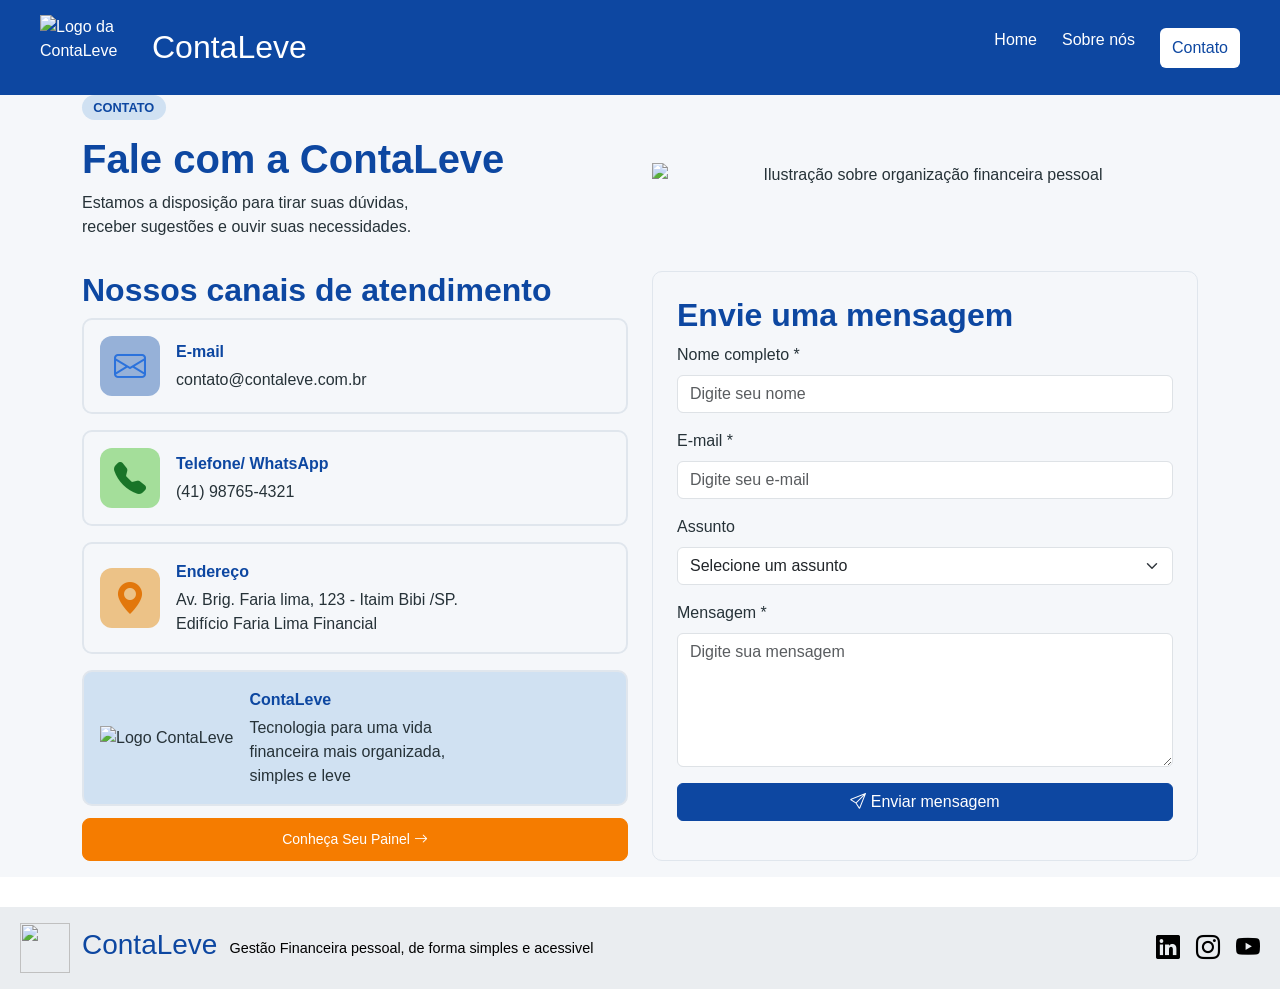
==== contato.html @ d433d1ec "update page Contato" ====
<!doctype html>
<html lang="pt-BR">
  <head>
    <meta charset="UTF-8" />
    <meta name="viewport" content="width=device-width, initial-scale=1.0" />
    <title>ContaLeve | Contato</title>
    <link
      href="https://cdn.jsdelivr.net/npm/bootstrap@5.3.3/dist/css/bootstrap.min.css"
      rel="stylesheet"
    />
    <link rel="stylesheet" href="./css/style.css" />
    <link
      rel="stylesheet"
      href="https://cdn.jsdelivr.net/npm/bootstrap-icons@1.11.3/font/bootstrap-icons.min.css"
    />
  </head>
  <body>
    <header class="header-painel">
      <img
        src="./assets/img/contaleve-barras.png"
        alt="Logo da ContaLeve"
        class="icon-contaleve"
      />
      <h2>ContaLeve</h2>
      <nav>
        <ul>
          <li><a href="index.html">Home</a></li>
          <li><a href="sobre.html">Sobre nós</a></li>
          <li><a href="contato.html" aria-current="page">Contato</a></li>
        </ul>
      </nav>
    </header>
    <main>
      <section class="hero hero-painel hero-sobre container">
        <div class="row align-items-center">
          <div class="col-12 col-md-6">
            <h2 class="h2-hero-subtitulo sobre-badge">Contato</h2>
            <h1 class="h2-hero-titulo">Fale com a ContaLeve</h1>
            <p class="h2-hero-descricao">
              Estamos a disposição para tirar suas dúvidas,<br />
              receber sugestões e ouvir suas necessidades.
            </p>
          </div>
          <div class="col-12 col-md-6 text-center">
            <img
              src="./assets/img/contato-financas.png"
              alt="Ilustração sobre organização financeira pessoal"
              class="hero-imagem"
            />
          </div>
        </div>
      </section>
      <div class="container py-3">
        <div class="contato-sections">
          <section class="contato-canais-section">
            <h2 class="h2-hero-subtitulo-contato">
              Nossos canais de atendimento
            </h2>
            <div class="contato-info-card">
              <i class="bi bi-envelope icone-envelope"></i>
              <div>
                <p class="contato-info-titulo">E-mail</p>
                <p class="h2-hero-descricao mb-0">contato@contaleve.com.br</p>
              </div>
            </div>
            <div class="contato-info-card">
              <i class="bi bi-telephone-fill icone-telephone"></i>
              <div>
                <p class="contato-info-titulo">Telefone/ WhatsApp</p>
                <p class="h2-hero-descricao mb-0">(41) 98765-4321</p>
              </div>
            </div>
            <div class="contato-info-card">
              <i class="bi bi-geo-alt-fill icone-geo"></i>
              <div>
                <p class="contato-info-titulo">Endereço</p>
                <p class="h2-hero-descricao mb-0">
                  Av. Brig. Faria lima, 123 - Itaim Bibi /SP.<br />
                  Edifício Faria Lima Financial
                </p>
              </div>
            </div>
            <div class="contato-info-card contato-info-card-marca">
              <img
                src="./assets/img/contaleve-barras.png"
                alt="Logo ContaLeve"
                class="icone-contaleve"
              />
              <div>
                <p class="contato-info-titulo">ContaLeve</p>
                <p class="h2-hero-descricao mb-0">
                  Tecnologia para uma vida<br />financeira mais organizada,<br />
                  simples e leve
                </p>
              </div>
            </div>
            <button
              class="btn btn-destaque btn-sm painel-btn-adicionar contato-cta-botao w-100"
              onclick="window.location.href = 'painel.html'"
            >
              Conheça Seu Painel <i class="bi bi-arrow-right"></i>
            </button>
          </section>
          <section class="contato-form-section">
            <h2 class="h2-hero-subtitulo-contato">Envie uma mensagem</h2>
            <div class="mb-3">
              <label for="nomeCompleto" class="form-label">
                Nome completo <span aria-hidden="true">*</span>
              </label>
              <input
                type="text"
                class="form-control"
                id="nomeCompleto"
                name="nomeCompleto"
                placeholder="Digite seu nome"
                required
              />
            </div>
            <div class="mb-3">
              <label for="nomeCompleto" class="form-label">
                E-mail <span aria-hidden="true">*</span>
              </label>
              <input
                type="email"
                class="form-control"
                id="email"
                name="email"
                placeholder="Digite seu e-mail"
                required
              />
            </div>
            <div class="mb-3">
              <label for="assunto" class="form-label">Assunto</label>
              <select class="form-select" id="assunto" name="assunto" required>
                <option value="" selected disabled>Selecione um assunto</option>
                <option value="precos-planos">
                  Dúvidas sobre preços e planos
                </option>
                <option value="demonstracao">
                  Solicitar demonstração gratuita
                </option>
                <option value="conhecer-plataforma">
                  Quero conhecer melhor a plataforma
                </option>
                <option value="recursos-funcionalidades">
                  Dúvidas sobre recursos e funcionalidades
                </option>
                <option value="outros">Outros assuntos</option>
              </select>
            </div>
            <div class="mb-3">
              <label for="mensagem" class="form-label">
                Mensagem <span aria-hidden="true">*</span>
              </label>
              <textarea
                class="form-control"
                id="mensagem"
                name="mensagem"
                placeholder="Digite sua mensagem"
                rows="5"
                required
              ></textarea>
            </div>
            <button type="submit" class="btn btn-principal w-100">
              <i class="bi bi-send"></i> Enviar mensagem
            </button>
          </section>
        </div>
      </div>
    </main>
    <footer class="footer-sobre py-3">
      <div class="footer-sobre-identidade">
        <img
          src="./assets/img/contaleve-barras.png"
          alt=""
          class="icone-contaleve-footer"
        />
        <h3>ContaLeve</h3>
        <p>Gestão Financeira pessoal, de forma simples e acessivel</p>
      </div>
      <div class="footer-sobre-redes" aria-label="Redes sociais">
        <i class="bi bi-linkedin" aria-label="LinkedIn"></i>
        <i class="bi bi-instagram" aria-label="Instagram"></i>
        <i class="bi bi-youtube" aria-label="YouTube"></i>
      </div>
    </footer>
  </body>
</html>
---- css/style.css ----
#login {
  width: 300px;
  margin: 0 auto;
  padding: 20px;
  border: 1px solid #ccc;
  border-radius: 5px;
  background-color: #f9f9f9;
}

:root {
  --cor-principal: #0d47a1;
  --cor-secundaria: #2e7d32;
  --cor-destaque: #f57c00;
}

body {
  font-family: Arial, Helvetica, sans-serif;
  margin: 0;
  color: #263238;
}

.logo-contaleve {
  display: block;
  width: 240px;
  height: 65px;
  object-fit: cover;
  object-position: center;
}

header a {
  color: var(--cor-principal);
}

header a:hover {
  color: var(--cor-secundaria);
}

header nav a[aria-current="page"] {
  display: inline-block;
  padding: 8px 12px;
  border-radius: 6px;
  background-color: var(--cor-principal);
  color: #ffffff;
}

main h2 {
  color: var(--cor-principal);
}

header {
  display: flex;
  justify-content: space-between;
  align-items: center;
  padding: 15px 40px;
}

header nav ul {
  display: flex;
  list-style: none;
  gap: 25px;
  margin: 0;
  padding: 0;
}

header a {
  text-decoration: none;
  color: var(--cor-principal);
}

header a:hover {
  color: var(--cor-secundaria);
}

.hero {
  padding-top: 50px;
  padding-bottom: 50px;
}

.hero-inicio {
  padding-top: 20px;
}

.hero-painel {
  padding-bottom: 0;
}

section.hero.hero-sobre {
  padding-top: 0;
}

.painel-resumo {
  padding-top: 0 !important;
  margin-top: -8px;
}

.painel-resumo .recurso-card {
  margin-top: 0;
}

.hero h2 {
  color: var(--cor-principal);
  font-size: 2.2rem;
  margin-bottom: 15px;
}

.hero-imagem {
  display: block;
  max-width: 100%;
  width: 600px;
  height: auto;
  background-color: #f5f7fa;
}
.hero h2.hero-subtitulo {
  color: var(--cor-secundaria);
}

.btn-painel {
  display: inline-flex;
  align-items: center;
  justify-content: center;
  gap: 8px;
  margin-top: 5px;
  padding: 12px 24px;
  background-color: var(--cor-destaque);
  color: #ffffff;
  text-decoration: none;
  border-radius: 6px;
}

.icone-botao {
  width: 20px;
  height: 20px;
  object-fit: contain;
}

.btn-painel:hover {
  background-color: var(--cor-secundaria);
  color: #ffffff;
}

.recurso-card {
  margin-top: 10px;
  border: 1.5px solid #e0e6ed;
  border-radius: 10px;
  transition: transform 0.2s ease;
}

.titulo-recursos {
  font-weight: 800;
}

.receitas-card {
  background-color: #e8f5e9;
}

.despesas-card {
  background-color: #ffebee;
}

.saldo-card {
  background-color: #d0e1f2;
}

.recurso-card:hover {
  transform: translateY(-5px);
}

.icone-recurso {
  flex: 0 0 60px;
  width: 100px;
  height: 100px;
  object-fit: contain;
  margin: 0;
}

.recursos-inicio .icone-recurso {
  flex-basis: 88px;
  width: 88px;
  height: 88px;
}

.painel-resumo .icone-recurso {
  flex: 0 0 76px;
  width: 76px;
  height: 76px;
}

.painel-btn-receita {
  padding: 0.55rem 1.1rem;
}

.painel-btn-adicionar {
  padding: 0.65rem 1.2rem;
  border-radius: 8px;
}

.painel-btn-despesa {
  padding: 0.55rem 1.1rem;
}

.painel-h3-despesas {
  color: red;
  font-weight: 600;
}

.painel-h3-receitas {
  color: green;
  font-weight: 600;
}

.painel-h3-saldo {
  color: blue;
  font-weight: 600;
}

.painel-p-titulo {
  font-size: 1.3rem;
  font-weight: 800;
  margin-bottom: 4px;
}

.recurso-conteudo {
  flex: 1;
  min-width: 0;
}

.recurso-conteudo .card-title {
  color: var(--cor-principal);
  font-size: 1.3rem;
  margin-bottom: 8px;
}

.recurso-conteudo .card-text {
  font-size: 1rem;
  margin-bottom: 0;
}

footer {
  background-color: var(--cor-principal);
  color: #ffffff;
  text-align: center;
  padding: 20px;
  margin-top: 30px;
}

footer p {
  margin: 0;
  font-size: 0.9rem;
}

.footer-sobre {
  background-color: #eaedf0;
  display: flex;
  justify-content: space-between;
  align-items: center;
  gap: 1rem;
  text-align: left;
}

.footer-sobre-identidade,
.footer-sobre-redes {
  display: flex;
  align-items: center;
}

.footer-sobre-identidade {
  gap: 12px;
}

.footer-sobre-redes {
  gap: 1rem;
  color: #000000;
  font-size: 1.5rem;
}

.footer-sobre h3 {
  color: var(--cor-principal);
}

.footer-sobre p {
  color: black;
}

.footer-sobre > .footer-copyright {
  margin-left: auto;
  text-align: right;
}

.icone-contaleve-footer {
  width: 50px;
  height: 50px;
  object-fit: contain;
}

@media (max-width: 767.98px) {
  .footer-sobre {
    flex-direction: column;
    align-items: stretch;
  }

  .footer-sobre-pagina {
    flex-direction: row;
    align-items: center;
  }

  .footer-sobre-identidade {
    flex-wrap: wrap;
  }

  .footer-sobre-redes {
    align-self: flex-end;
  }

  .footer-sobre > .footer-copyright {
    align-self: flex-end;
  }

  .footer-sobre-pagina .footer-sobre-identidade {
    flex-wrap: nowrap;
    gap: 0.5rem;
  }

  .footer-sobre-pagina > .footer-copyright {
    max-width: 45%;
    align-self: center;
  }
}

main {
  background-color: #f5f7fa;
}

.hero .hero-subtitulo {
  color: var(--cor-secundaria);
  font-size: 1.2rem;
  font-weight: 700;
  text-transform: uppercase;
  letter-spacing: 1px;
  margin-bottom: 12px;
}

.h2-hero-subtitulo {
  font-weight: 800;
}

.h2-hero-subtitulo-contato {
  font-weight: 600;
}

.hero .sobre-badge {
  display: inline-block;
  padding: 0.3rem 0.7rem;
  border-radius: 999px;
  background-color: #d0e1f2;
  color: var(--cor-principal);
  font-size: 0.8rem;
  text-transform: uppercase;
}

.h2-hero-titulo {
  font-weight: 600;
  color: var(--cor-principal);
}

.hero .hero-titulo {
  color: var(--cor-principal);
  font-size: clamp(2rem, 4vw, 3rem);
  font-weight: 700;
  text-transform: none;
  line-height: 1;
  margin-bottom: 20px;
}

.hero .hero-descricao {
  color: #263238;
  font-size: 1.2rem;
  line-height: 1.5;
  margin-bottom: 20px;
}

.icon-contaleve {
  display: block;
  width: 100px;
  height: 65px;
  object-fit: cover;
  object-position: center;
}

.header-painel {
  background-color: var(--cor-principal);
  color: #ffffff;
  display: flex;
  justify-content: flex-start;
  align-items: center;
  gap: 12px;
  padding: 15px 40px;
  margin-top: 0;
}

.header-painel h2 {
  margin: 0;
}

.header-painel nav a {
  color: #ffffff;
}

.header-painel nav a[aria-current="page"] {
  padding: 8px 12px;
  border-radius: 6px;
  background-color: #ffffff;
  color: var(--cor-principal);
}

.header-painel nav a:hover {
  color: #d0e1f2;
}

.header-painel nav a[aria-current="page"]:hover {
  border-radius: 6px;
  background-color: #ffffff;
  color: var(--cor-principal);
}

.header-painel nav {
  margin-left: auto;
}

.header-painel nav ul {
  justify-content: flex-end;
}

.header-painel .painel-btn-perfil {
  margin-left: 12px;
}

.painel-btn-perfil {
  margin-left: auto;
  color: #ffffff;
  border-color: #ffffff;
}

.painel-btn-mes {
  width: 160px;
  flex: 1 1 auto;
  color: #ffffff;
  background-color: var(--cor-principal);
  border: 1px solid #88b9f9;
}

.painel-mes-grupo {
  width: 220px;
  margin-left: auto;
}

.painel-mes-icone {
  color: #ffffff;
  background-color: var(--cor-principal);
  border-color: #88b9f9;
}

.btn-destaque {
  background-color: var(--cor-destaque);
  border-color: var(--cor-destaque);
  color: #ffffff;
}

.btn-principal {
  background-color: var(--cor-principal);
  border-color: var(--cor-principal);
  color: #ffffff;
}

.btn-principal:hover {
  background-color: #0a3a85;
  border-color: #0a3a85;
  color: #ffffff;
}

.contato-cta-botao {
  margin-top: 0.75rem;
}

.btn-destaque:hover {
  background-color: var(--cor-destaque);
  border-color: var(--cor-destaque);
  color: #ffffff;
  filter: brightness(0.9);
}

.painel-form-lancamento {
  display: grid;
  grid-template-columns:
    minmax(120px, 1fr) minmax(120px, 1fr) minmax(220px, 1.6fr)
    minmax(120px, 0.9fr) minmax(140px, 1.2fr);
  align-items: end;
  gap: 0.75rem;
  border-radius: 10px;
}

.painel-form-lancamento > button {
  width: 100%;
}

.painel-form-lancamento .form-control {
  width: 100%;
}

.painel-form-lancamento > button,
.painel-form-lancamento .form-control {
  height: 42px;
}

@media (max-width: 767.98px) {
  .painel-form-lancamento {
    grid-template-columns: repeat(2, minmax(0, 1fr));
  }

  .painel-form-lancamento .campo-descricao {
    grid-column: 1 / -1;
  }
}

.icone-proposito {
  width: 70px;
  height: 70px;
  object-fit: contain;
}

.proposito-card {
  background-color: #d0e1f2;
  border-radius: 10px;
}

.pronto-card {
  background-color: var(--cor-principal);
  border-radius: 10px;
}

.pronto-card .h2-hero-subtitulo {
  color: #ffffff;
  font-weight: 600;
  font-size: 1.8rem;
}

.pronto-card .h2-hero-descricao {
  color: #ffffff;
  font-weight: 500;
  font-size: 1rem;
}

.icone-pronto {
  color: #cde1ee;
  font-size: 1.75rem;
}

.icone-beneficio {
  color: #0c428e;
  font-size: 2rem;
  background-color: #cde1ee;
  width: 60px;
  height: 60px;
  border-radius: 50%;
  display: inline-flex;
  align-items: center;
  justify-content: center;
}

.icone-organizacao {
  color: #e47e1d;
  font-size: 2rem;
  background-color: #e9bea4;
  width: 60px;
  height: 60px;
  border-radius: 50%;
  display: inline-flex;
  align-items: center;
  justify-content: center;
}

.icone-clareza {
  color: #2d7f3f;
  font-size: 2rem;
  background-color: #baeca9;
  width: 60px;
  height: 60px;
  border-radius: 50%;
  display: inline-flex;
  align-items: center;
  justify-content: center;
}

.sobre-h3-descricao {
  font-size: 0.9rem;
  font-weight: 400;
  margin-bottom: 8px;
}
.sobre-p-titulo {
  color: var(--cor-principal);
  font-size: 1.4rem;
  font-weight: 800;
  margin-bottom: 4px;
}

.icone-cuidar {
  color: #ffffff;
  font-size: 2rem;
  background-color: #baeca9;
  width: 60px;
  height: 60px;
  border-radius: 50%;
  display: inline-flex;
  align-items: center;
  justify-content: center;
}

.icone-envelope {
  color: #2b72dc;
  font-size: 2rem;
  background-color: #96b1d8;
  width: 60px;
  height: 60px;
  border-radius: 12px;
  display: inline-flex;
  align-items: center;
  justify-content: center;
}

.icone-telephone {
  color: #197428;
  font-size: 2rem;
  background-color: #a4de9a;
  width: 60px;
  height: 60px;
  border-radius: 12px;
  display: inline-flex;
  align-items: center;
  justify-content: center;
}

.icone-geo {
  color: #e2770c;
  font-size: 2rem;
  background-color: #ecc287;
  width: 60px;
  height: 60px;
  border-radius: 12px;
  display: inline-flex;
  align-items: center;
  justify-content: center;
}

.contato-info-card {
  display: flex;
  align-items: center;
  gap: 1rem;
  padding: 1rem;
  border: 2px solid #e0e6ed;
  border-radius: 10px;
}

.contato-info-card + .contato-info-card {
  margin-top: 1rem;
}

.contato-info-card-marca {
  background-color: #d0e1f2;
}

.contato-sections {
  display: grid;
  grid-template-columns: repeat(2, minmax(0, 1fr));
  gap: 1.5rem;
}

.contato-form-section {
  padding: 1.5rem;
  border: 1px solid #e0e6ed;
  border-radius: 10px;
}

@media (max-width: 767.98px) {
  .contato-sections {
    grid-template-columns: 1fr;
  }
}

.contato-info-titulo {
  margin-bottom: 0.25rem;
  color: var(--cor-principal);
  font-weight: 700;
}
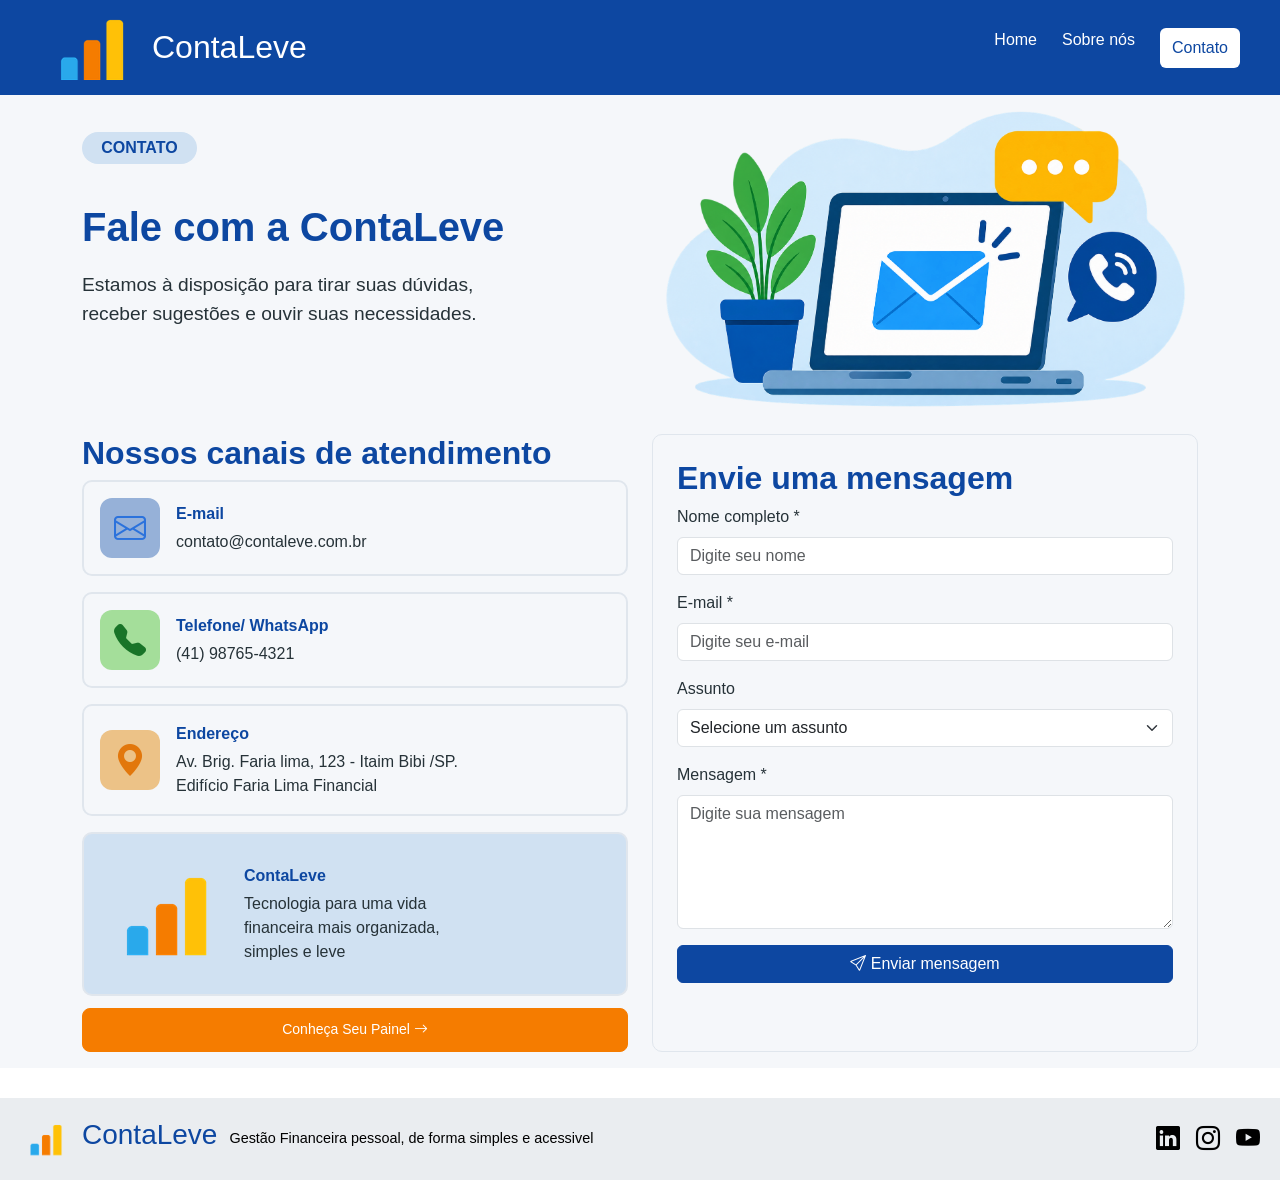
==== commit 0ef98977: "change files" ====
--- a/contato.html
+++ b/contato.html
@@ -31,13 +31,13 @@
       </nav>
     </header>
     <main>
-      <section class="hero hero-painel hero-sobre container">
+      <section class="hero hero-painel hero-sobre hero-contato container">
         <div class="row align-items-center">
           <div class="col-12 col-md-6">
             <h2 class="h2-hero-subtitulo sobre-badge">Contato</h2>
             <h1 class="h2-hero-titulo">Fale com a ContaLeve</h1>
             <p class="h2-hero-descricao">
-              Estamos a disposição para tirar suas dúvidas,<br />
+              Estamos à disposição para tirar suas dúvidas,<br />
               receber sugestões e ouvir suas necessidades.
             </p>
           </div>
@@ -117,7 +117,7 @@
               />
             </div>
             <div class="mb-3">
-              <label for="nomeCompleto" class="form-label">
+              <label for="email" class="form-label">
                 E-mail <span aria-hidden="true">*</span>
               </label>
               <input
@@ -168,8 +168,8 @@
         </div>
       </div>
     </main>
-    <footer class="footer-sobre py-3">
-      <div class="footer-sobre-identidade">
+    <footer class="footer-pagina footer-contato py-3">
+      <div class="footer-pagina-identidade">
         <img
           src="./assets/img/contaleve-barras.png"
           alt=""
@@ -178,7 +178,7 @@
         <h3>ContaLeve</h3>
         <p>Gestão Financeira pessoal, de forma simples e acessivel</p>
       </div>
-      <div class="footer-sobre-redes" aria-label="Redes sociais">
+      <div class="footer-pagina-redes" aria-label="Redes sociais">
         <i class="bi bi-linkedin" aria-label="LinkedIn"></i>
         <i class="bi bi-instagram" aria-label="Instagram"></i>
         <i class="bi bi-youtube" aria-label="YouTube"></i>
--- a/css/style.css
+++ b/css/style.css
@@ -1,11 +1,11 @@
-#login {
+/* #login {
   width: 300px;
   margin: 0 auto;
   padding: 20px;
   border: 1px solid #ccc;
   border-radius: 5px;
   background-color: #f9f9f9;
-}
+} */
 
 :root {
   --cor-principal: #0d47a1;
@@ -213,6 +213,10 @@
   font-weight: 600;
 }
 
+.titulo-lancamento {
+  color: var(--cor-principal);
+}
+
 .painel-p-titulo {
   font-size: 1.3rem;
   font-weight: 800;
@@ -248,31 +252,59 @@
   font-size: 0.9rem;
 }
 
+/* Layout base, compartilhado por todos os rodapés (sem cor de fundo). */
+.footer-pagina {
+  display: flex;
+  justify-content: space-between;
+  align-items: center;
+  gap: 1rem;
+}
+
+/* Cores de fundo por página. */
+.footer-home {
+  background-color: var(--cor-principal);
+}
+
 .footer-sobre {
   background-color: #eaedf0;
+}
+
+.footer-contato {
+  background-color: #eaedf0;
+}
+
+/* Blocos internos reutilizados por todos os rodapés. */
+.footer-pagina-identidade {
   display: flex;
-  justify-content: space-between;
-  align-items: center;
-  gap: 1rem;
+  justify-content: flex-start;
+  align-items: center;
+  gap: 12px;
   text-align: left;
 }
 
-.footer-sobre-identidade,
-.footer-sobre-redes {
+.footer-pagina-redes {
   display: flex;
   align-items: center;
-}
-
-.footer-sobre-identidade {
-  gap: 12px;
-}
-
-.footer-sobre-redes {
   gap: 1rem;
   color: #000000;
   font-size: 1.5rem;
 }
 
+.footer-pagina > .footer-copyright {
+  margin-left: auto;
+  text-align: right;
+}
+
+/* Home: título e copyright brancos. */
+.footer-home .footer-titulo {
+  color: #ffffff;
+}
+
+.footer-home > .footer-copyright {
+  color: #ffffff;
+}
+
+/* Sobre: título na cor principal e textos em preto. */
 .footer-sobre h3 {
   color: var(--cor-principal);
 }
@@ -281,46 +313,51 @@
   color: black;
 }
 
-.footer-sobre > .footer-copyright {
-  margin-left: auto;
-  text-align: right;
+/* Contato: título na cor principal e textos em preto. */
+.footer-contato h3 {
+  color: var(--cor-principal);
+}
+
+.footer-contato p {
+  color: black;
 }
 
 .icone-contaleve-footer {
   width: 50px;
   height: 50px;
   object-fit: contain;
+  background-color: transparent
 }
 
 @media (max-width: 767.98px) {
-  .footer-sobre {
+  .footer-pagina {
     flex-direction: column;
     align-items: stretch;
   }
 
-  .footer-sobre-pagina {
+  .footer-home {
     flex-direction: row;
     align-items: center;
   }
 
-  .footer-sobre-identidade {
+  .footer-pagina-identidade {
     flex-wrap: wrap;
   }
 
-  .footer-sobre-redes {
+  .footer-pagina-redes {
     align-self: flex-end;
   }
 
-  .footer-sobre > .footer-copyright {
+  .footer-pagina > .footer-copyright {
     align-self: flex-end;
   }
 
-  .footer-sobre-pagina .footer-sobre-identidade {
+  .footer-home .footer-pagina-identidade {
     flex-wrap: nowrap;
     gap: 0.5rem;
   }
 
-  .footer-sobre-pagina > .footer-copyright {
+  .footer-home > .footer-copyright {
     max-width: 45%;
     align-self: center;
   }
@@ -349,17 +386,32 @@
 
 .hero .sobre-badge {
   display: inline-block;
-  padding: 0.3rem 0.7rem;
+  position: relative;
+  top: -16px;
+  padding: 0.4rem 1.2rem;
   border-radius: 999px;
   background-color: #d0e1f2;
   color: var(--cor-principal);
-  font-size: 0.8rem;
+  font-size: 1rem;
   text-transform: uppercase;
+}
+
+.hero-contato .sobre-badge {
+  top: -36px;
+}
+
+.hero-contato .h2-hero-titulo {
+  position: relative;
+  top: -12px;
 }
 
 .h2-hero-titulo {
   font-weight: 600;
   color: var(--cor-principal);
+}
+
+.hero .h2-hero-descricao {
+  font-size: 1.2rem;
 }
 
 .hero .hero-titulo {
@@ -443,20 +495,23 @@
 .painel-btn-mes {
   width: 160px;
   flex: 1 1 auto;
-  color: #ffffff;
-  background-color: var(--cor-principal);
-  border: 1px solid #88b9f9;
+  color: black;
+  background-color: transparent;
+  border: 0;
 }
 
 .painel-mes-grupo {
   width: 220px;
   margin-left: auto;
+  border: 1px solid #88b9f9;
+  border-radius: 8px;
+  overflow: hidden;
 }
 
 .painel-mes-icone {
-  color: #ffffff;
-  background-color: var(--cor-principal);
-  border-color: #88b9f9;
+  color: #000000;
+  background-color: transparent;
+  border: 0;
 }
 
 .btn-destaque {
@@ -525,11 +580,21 @@
   width: 70px;
   height: 70px;
   object-fit: contain;
+  margin-left: 20px;
+  margin-bottom: 15px;
 }
 
 .proposito-card {
   background-color: #d0e1f2;
   border-radius: 10px;
+}
+
+@media (min-width: 768px) {
+  .proposito-conteudo {
+    border-left: 3px solid #a9bdd6;
+    padding-left: 1.5rem;
+    margin-left: -32px;
+  }
 }
 
 .pronto-card {
@@ -690,3 +755,4 @@
   color: var(--cor-principal);
   font-weight: 700;
 }
+
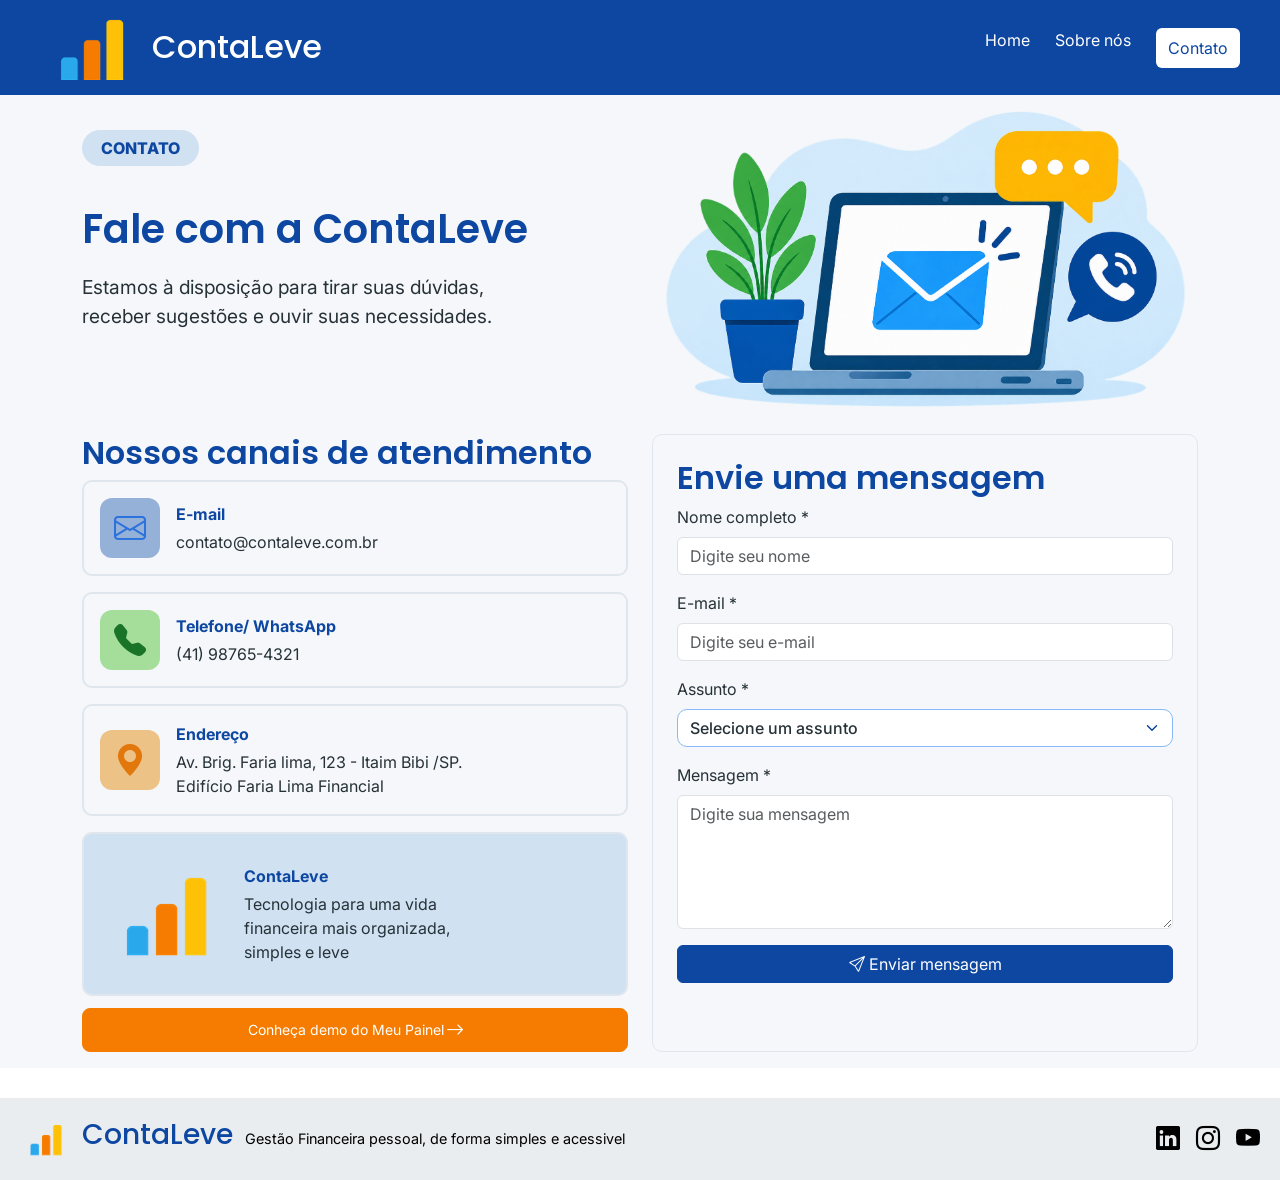
==== commit 109f6722: "update files" ====
--- a/contato.html
+++ b/contato.html
@@ -4,11 +4,18 @@
     <meta charset="UTF-8" />
     <meta name="viewport" content="width=device-width, initial-scale=1.0" />
     <title>ContaLeve | Contato</title>
+    <link rel="preconnect" href="https://fonts.googleapis.com" />
+    <link rel="preconnect" href="https://fonts.gstatic.com" crossorigin />
+    <link
+      href="https://fonts.googleapis.com/css2?family=Poppins:wght@400;600;700;800&amp;family=Inter:wght@400;500;600;700&amp;display=swap"
+      rel="stylesheet"
+    />
     <link
       href="https://cdn.jsdelivr.net/npm/bootstrap@5.3.3/dist/css/bootstrap.min.css"
       rel="stylesheet"
     />
     <link rel="stylesheet" href="./css/style.css" />
+    <script src="./js/app.js" defer></script>
     <link
       rel="stylesheet"
       href="https://cdn.jsdelivr.net/npm/bootstrap-icons@1.11.3/font/bootstrap-icons.min.css"
@@ -34,7 +41,7 @@
       <section class="hero hero-painel hero-sobre hero-contato container">
         <div class="row align-items-center">
           <div class="col-12 col-md-6">
-            <h2 class="h2-hero-subtitulo sobre-badge">Contato</h2>
+            <p class="h2-hero-subtitulo sobre-badge">Contato</p>
             <h1 class="h2-hero-titulo">Fale com a ContaLeve</h1>
             <p class="h2-hero-descricao">
               Estamos à disposição para tirar suas dúvidas,<br />
@@ -94,76 +101,83 @@
                 </p>
               </div>
             </div>
-            <button
+            <a
+              href="painel.html"
               class="btn btn-destaque btn-sm painel-btn-adicionar contato-cta-botao w-100"
-              onclick="window.location.href = 'painel.html'"
             >
-              Conheça Seu Painel <i class="bi bi-arrow-right"></i>
-            </button>
+              Conheça demo do Meu Painel <i class="bi bi-arrow-right"></i>
+            </a>
           </section>
           <section class="contato-form-section">
             <h2 class="h2-hero-subtitulo-contato">Envie uma mensagem</h2>
-            <div class="mb-3">
-              <label for="nomeCompleto" class="form-label">
-                Nome completo <span aria-hidden="true">*</span>
-              </label>
-              <input
-                type="text"
-                class="form-control"
-                id="nomeCompleto"
-                name="nomeCompleto"
-                placeholder="Digite seu nome"
-                required
-              />
-            </div>
-            <div class="mb-3">
-              <label for="email" class="form-label">
-                E-mail <span aria-hidden="true">*</span>
-              </label>
-              <input
-                type="email"
-                class="form-control"
-                id="email"
-                name="email"
-                placeholder="Digite seu e-mail"
-                required
-              />
-            </div>
-            <div class="mb-3">
-              <label for="assunto" class="form-label">Assunto</label>
-              <select class="form-select" id="assunto" name="assunto" required>
-                <option value="" selected disabled>Selecione um assunto</option>
-                <option value="precos-planos">
-                  Dúvidas sobre preços e planos
-                </option>
-                <option value="demonstracao">
-                  Solicitar demonstração gratuita
-                </option>
-                <option value="conhecer-plataforma">
-                  Quero conhecer melhor a plataforma
-                </option>
-                <option value="recursos-funcionalidades">
-                  Dúvidas sobre recursos e funcionalidades
-                </option>
-                <option value="outros">Outros assuntos</option>
-              </select>
-            </div>
-            <div class="mb-3">
-              <label for="mensagem" class="form-label">
-                Mensagem <span aria-hidden="true">*</span>
-              </label>
-              <textarea
-                class="form-control"
-                id="mensagem"
-                name="mensagem"
-                placeholder="Digite sua mensagem"
-                rows="5"
-                required
-              ></textarea>
-            </div>
-            <button type="submit" class="btn btn-principal w-100">
-              <i class="bi bi-send"></i> Enviar mensagem
-            </button>
+            <form id="contato-form">
+              <div class="mb-3">
+                <label for="nomeCompleto" class="form-label">
+                  Nome completo <span aria-hidden="true">*</span>
+                </label>
+                <input
+                  type="text"
+                  class="form-control"
+                  id="nomeCompleto"
+                  name="nomeCompleto"
+                  placeholder="Digite seu nome"
+                  required
+                />
+              </div>
+              <div class="mb-3">
+                <label for="email" class="form-label">
+                  E-mail <span aria-hidden="true">*</span>
+                </label>
+                <input
+                  type="email"
+                  class="form-control"
+                  id="email"
+                  name="email"
+                  placeholder="Digite seu e-mail"
+                  required
+                />
+              </div>
+              <div class="mb-3">
+                <label for="assunto" class="form-label">
+                  Assunto <span aria-hidden="true">*</span>
+                </label>
+                <select
+                  class="form-select contato-select"
+                  id="assunto"
+                  name="assunto"
+                  required
+                >
+                  <option value="" selected disabled>Selecione um assunto</option>
+                  <option value="precos-planos">Dúvidas sobre preços e planos</option>
+                  <option value="demonstracao">Solicitar demonstração gratuita</option>
+                  <option value="conhecer-plataforma">Quero conhecer melhor a plataforma</option>
+                  <option value="recursos-funcionalidades">Dúvidas sobre recursos e funcionalidades</option>
+                  <option value="outros">Outros assuntos</option>
+                </select>
+              </div>
+              <div class="mb-3">
+                <label for="mensagem" class="form-label">
+                  Mensagem <span aria-hidden="true">*</span>
+                </label>
+                <textarea
+                  class="form-control"
+                  id="mensagem"
+                  name="mensagem"
+                  placeholder="Digite sua mensagem"
+                  rows="5"
+                  required
+                ></textarea>
+              </div>
+              <button type="submit" class="btn btn-principal w-100">
+                <i class="bi bi-send"></i> Enviar mensagem
+              </button>
+              <div
+                id="contato-feedback"
+                class="alert d-none mt-3"
+                role="status"
+                aria-live="polite"
+              ></div>
+            </form>
           </section>
         </div>
       </div>
--- a/css/style.css
+++ b/css/style.css
@@ -1,22 +1,67 @@
-/* #login {
-  width: 300px;
-  margin: 0 auto;
-  padding: 20px;
-  border: 1px solid #ccc;
-  border-radius: 5px;
-  background-color: #f9f9f9;
-} */
-
 :root {
   --cor-principal: #0d47a1;
   --cor-secundaria: #2e7d32;
   --cor-destaque: #f57c00;
+  --fonte-titulo: "Poppins", "Segoe UI", Arial, sans-serif;
+  --fonte-texto: "Inter", "Segoe UI", Arial, sans-serif;
 }
 
 body {
-  font-family: Arial, Helvetica, sans-serif;
+  font-family: var(--fonte-texto);
   margin: 0;
   color: #263238;
+}
+
+h1,
+h2,
+h3,
+h4,
+h5,
+h6,
+.h2-hero-titulo,
+.painel-p-titulo,
+.sobre-p-titulo {
+  font-family: var(--fonte-titulo);
+}
+
+main {
+  background-color: #f5f7fa;
+}
+
+main h2 {
+  color: var(--cor-principal);
+}
+
+header {
+  display: flex;
+  justify-content: space-between;
+  align-items: center;
+  padding: 15px 40px;
+}
+
+header nav ul {
+  display: flex;
+  list-style: none;
+  gap: 25px;
+  margin: 0;
+  padding: 0;
+}
+
+header a {
+  text-decoration: none;
+  color: var(--cor-principal);
+}
+
+header a:hover {
+  color: var(--cor-secundaria);
+}
+
+header nav a[aria-current="page"] {
+  display: inline-block;
+  padding: 8px 12px;
+  border-radius: 6px;
+  background-color: var(--cor-principal);
+  color: #ffffff;
 }
 
 .logo-contaleve {
@@ -27,48 +72,88 @@
   object-position: center;
 }
 
-header a {
-  color: var(--cor-principal);
-}
-
-header a:hover {
-  color: var(--cor-secundaria);
-}
-
-header nav a[aria-current="page"] {
-  display: inline-block;
+.icon-contaleve {
+  display: block;
+  width: 100px;
+  height: 65px;
+  object-fit: cover;
+  object-position: center;
+}
+
+.header-painel {
+  background-color: var(--cor-principal);
+  color: #ffffff;
+  display: flex;
+  justify-content: flex-start;
+  align-items: center;
+  gap: 12px;
+  padding: 15px 40px;
+  margin-top: 0;
+}
+
+.header-painel h2 {
+  margin: 0;
+}
+
+.header-painel nav {
+  margin-left: auto;
+}
+
+.header-painel nav ul {
+  justify-content: flex-end;
+}
+
+.header-painel nav a {
+  color: #ffffff;
+}
+
+.header-painel nav a[aria-current="page"] {
   padding: 8px 12px;
   border-radius: 6px;
-  background-color: var(--cor-principal);
-  color: #ffffff;
-}
-
-main h2 {
-  color: var(--cor-principal);
-}
-
-header {
-  display: flex;
-  justify-content: space-between;
-  align-items: center;
-  padding: 15px 40px;
-}
-
-header nav ul {
-  display: flex;
-  list-style: none;
-  gap: 25px;
-  margin: 0;
-  padding: 0;
-}
-
-header a {
-  text-decoration: none;
-  color: var(--cor-principal);
-}
-
-header a:hover {
-  color: var(--cor-secundaria);
+  background-color: #ffffff;
+  color: var(--cor-principal);
+}
+
+.header-painel nav a:hover {
+  color: #d0e1f2;
+}
+
+.header-painel nav a[aria-current="page"]:hover {
+  border-radius: 6px;
+  background-color: #ffffff;
+  color: var(--cor-principal);
+}
+
+.painel-btn-perfil {
+  margin-left: auto;
+  color: #ffffff;
+  border-color: #ffffff;
+}
+
+.header-painel .painel-btn-perfil {
+  margin-left: 12px;
+}
+
+.painel-btn-mes {
+  width: 160px;
+  flex: 1 1 auto;
+  color: black;
+  background-color: transparent;
+  border: 0;
+}
+
+.painel-mes-grupo {
+  width: 220px;
+  margin-left: auto;
+  border: 1px solid #88b9f9;
+  border-radius: 8px;
+  overflow: hidden;
+}
+
+.painel-mes-icone {
+  color: #000000;
+  background-color: transparent;
+  border: 0;
 }
 
 .hero {
@@ -88,283 +173,10 @@
   padding-top: 0;
 }
 
-.painel-resumo {
-  padding-top: 0 !important;
-  margin-top: -8px;
-}
-
-.painel-resumo .recurso-card {
-  margin-top: 0;
-}
-
-.hero h2 {
+.hero .h2-hero-subtitulo {
   color: var(--cor-principal);
   font-size: 2.2rem;
   margin-bottom: 15px;
-}
-
-.hero-imagem {
-  display: block;
-  max-width: 100%;
-  width: 600px;
-  height: auto;
-  background-color: #f5f7fa;
-}
-.hero h2.hero-subtitulo {
-  color: var(--cor-secundaria);
-}
-
-.btn-painel {
-  display: inline-flex;
-  align-items: center;
-  justify-content: center;
-  gap: 8px;
-  margin-top: 5px;
-  padding: 12px 24px;
-  background-color: var(--cor-destaque);
-  color: #ffffff;
-  text-decoration: none;
-  border-radius: 6px;
-}
-
-.icone-botao {
-  width: 20px;
-  height: 20px;
-  object-fit: contain;
-}
-
-.btn-painel:hover {
-  background-color: var(--cor-secundaria);
-  color: #ffffff;
-}
-
-.recurso-card {
-  margin-top: 10px;
-  border: 1.5px solid #e0e6ed;
-  border-radius: 10px;
-  transition: transform 0.2s ease;
-}
-
-.titulo-recursos {
-  font-weight: 800;
-}
-
-.receitas-card {
-  background-color: #e8f5e9;
-}
-
-.despesas-card {
-  background-color: #ffebee;
-}
-
-.saldo-card {
-  background-color: #d0e1f2;
-}
-
-.recurso-card:hover {
-  transform: translateY(-5px);
-}
-
-.icone-recurso {
-  flex: 0 0 60px;
-  width: 100px;
-  height: 100px;
-  object-fit: contain;
-  margin: 0;
-}
-
-.recursos-inicio .icone-recurso {
-  flex-basis: 88px;
-  width: 88px;
-  height: 88px;
-}
-
-.painel-resumo .icone-recurso {
-  flex: 0 0 76px;
-  width: 76px;
-  height: 76px;
-}
-
-.painel-btn-receita {
-  padding: 0.55rem 1.1rem;
-}
-
-.painel-btn-adicionar {
-  padding: 0.65rem 1.2rem;
-  border-radius: 8px;
-}
-
-.painel-btn-despesa {
-  padding: 0.55rem 1.1rem;
-}
-
-.painel-h3-despesas {
-  color: red;
-  font-weight: 600;
-}
-
-.painel-h3-receitas {
-  color: green;
-  font-weight: 600;
-}
-
-.painel-h3-saldo {
-  color: blue;
-  font-weight: 600;
-}
-
-.titulo-lancamento {
-  color: var(--cor-principal);
-}
-
-.painel-p-titulo {
-  font-size: 1.3rem;
-  font-weight: 800;
-  margin-bottom: 4px;
-}
-
-.recurso-conteudo {
-  flex: 1;
-  min-width: 0;
-}
-
-.recurso-conteudo .card-title {
-  color: var(--cor-principal);
-  font-size: 1.3rem;
-  margin-bottom: 8px;
-}
-
-.recurso-conteudo .card-text {
-  font-size: 1rem;
-  margin-bottom: 0;
-}
-
-footer {
-  background-color: var(--cor-principal);
-  color: #ffffff;
-  text-align: center;
-  padding: 20px;
-  margin-top: 30px;
-}
-
-footer p {
-  margin: 0;
-  font-size: 0.9rem;
-}
-
-/* Layout base, compartilhado por todos os rodapés (sem cor de fundo). */
-.footer-pagina {
-  display: flex;
-  justify-content: space-between;
-  align-items: center;
-  gap: 1rem;
-}
-
-/* Cores de fundo por página. */
-.footer-home {
-  background-color: var(--cor-principal);
-}
-
-.footer-sobre {
-  background-color: #eaedf0;
-}
-
-.footer-contato {
-  background-color: #eaedf0;
-}
-
-/* Blocos internos reutilizados por todos os rodapés. */
-.footer-pagina-identidade {
-  display: flex;
-  justify-content: flex-start;
-  align-items: center;
-  gap: 12px;
-  text-align: left;
-}
-
-.footer-pagina-redes {
-  display: flex;
-  align-items: center;
-  gap: 1rem;
-  color: #000000;
-  font-size: 1.5rem;
-}
-
-.footer-pagina > .footer-copyright {
-  margin-left: auto;
-  text-align: right;
-}
-
-/* Home: título e copyright brancos. */
-.footer-home .footer-titulo {
-  color: #ffffff;
-}
-
-.footer-home > .footer-copyright {
-  color: #ffffff;
-}
-
-/* Sobre: título na cor principal e textos em preto. */
-.footer-sobre h3 {
-  color: var(--cor-principal);
-}
-
-.footer-sobre p {
-  color: black;
-}
-
-/* Contato: título na cor principal e textos em preto. */
-.footer-contato h3 {
-  color: var(--cor-principal);
-}
-
-.footer-contato p {
-  color: black;
-}
-
-.icone-contaleve-footer {
-  width: 50px;
-  height: 50px;
-  object-fit: contain;
-  background-color: transparent
-}
-
-@media (max-width: 767.98px) {
-  .footer-pagina {
-    flex-direction: column;
-    align-items: stretch;
-  }
-
-  .footer-home {
-    flex-direction: row;
-    align-items: center;
-  }
-
-  .footer-pagina-identidade {
-    flex-wrap: wrap;
-  }
-
-  .footer-pagina-redes {
-    align-self: flex-end;
-  }
-
-  .footer-pagina > .footer-copyright {
-    align-self: flex-end;
-  }
-
-  .footer-home .footer-pagina-identidade {
-    flex-wrap: nowrap;
-    gap: 0.5rem;
-  }
-
-  .footer-home > .footer-copyright {
-    max-width: 45%;
-    align-self: center;
-  }
-}
-
-main {
-  background-color: #f5f7fa;
 }
 
 .hero .hero-subtitulo {
@@ -376,12 +188,37 @@
   margin-bottom: 12px;
 }
 
+.hero .hero-titulo {
+  color: var(--cor-principal);
+  font-size: clamp(2rem, 4vw, 3rem);
+  font-weight: 700;
+  text-transform: none;
+  line-height: 1;
+  margin-bottom: 20px;
+}
+
+.hero .hero-descricao {
+  color: #263238;
+  font-size: 1.2rem;
+  line-height: 1.5;
+  margin-bottom: 20px;
+}
+
 .h2-hero-subtitulo {
   font-weight: 800;
 }
 
 .h2-hero-subtitulo-contato {
   font-weight: 600;
+}
+
+.h2-hero-titulo {
+  font-weight: 600;
+  color: var(--cor-principal);
+}
+
+.hero .h2-hero-descricao {
+  font-size: 1.2rem;
 }
 
 .hero .sobre-badge {
@@ -405,113 +242,49 @@
   top: -12px;
 }
 
-.h2-hero-titulo {
-  font-weight: 600;
-  color: var(--cor-principal);
-}
-
-.hero .h2-hero-descricao {
-  font-size: 1.2rem;
-}
-
-.hero .hero-titulo {
-  color: var(--cor-principal);
-  font-size: clamp(2rem, 4vw, 3rem);
-  font-weight: 700;
-  text-transform: none;
-  line-height: 1;
-  margin-bottom: 20px;
-}
-
-.hero .hero-descricao {
-  color: #263238;
-  font-size: 1.2rem;
-  line-height: 1.5;
-  margin-bottom: 20px;
-}
-
-.icon-contaleve {
+.hero-imagem {
   display: block;
-  width: 100px;
-  height: 65px;
-  object-fit: cover;
-  object-position: center;
-}
-
-.header-painel {
-  background-color: var(--cor-principal);
-  color: #ffffff;
-  display: flex;
-  justify-content: flex-start;
-  align-items: center;
-  gap: 12px;
-  padding: 15px 40px;
-  margin-top: 0;
-}
-
-.header-painel h2 {
-  margin: 0;
-}
-
-.header-painel nav a {
-  color: #ffffff;
-}
-
-.header-painel nav a[aria-current="page"] {
-  padding: 8px 12px;
+  max-width: 100%;
+  width: 600px;
+  height: auto;
+  background-color: #f5f7fa;
+}
+
+.btn-painel {
+  display: inline-flex;
+  align-items: center;
+  justify-content: center;
+  gap: 8px;
+  margin-top: 5px;
+  padding: 12px 24px;
+  background-color: var(--cor-destaque);
+  color: #ffffff;
+  text-decoration: none;
   border-radius: 6px;
-  background-color: #ffffff;
-  color: var(--cor-principal);
-}
-
-.header-painel nav a:hover {
-  color: #d0e1f2;
-}
-
-.header-painel nav a[aria-current="page"]:hover {
-  border-radius: 6px;
-  background-color: #ffffff;
-  color: var(--cor-principal);
-}
-
-.header-painel nav {
-  margin-left: auto;
-}
-
-.header-painel nav ul {
-  justify-content: flex-end;
-}
-
-.header-painel .painel-btn-perfil {
-  margin-left: 12px;
-}
-
-.painel-btn-perfil {
-  margin-left: auto;
-  color: #ffffff;
-  border-color: #ffffff;
-}
-
-.painel-btn-mes {
-  width: 160px;
-  flex: 1 1 auto;
-  color: black;
-  background-color: transparent;
-  border: 0;
-}
-
-.painel-mes-grupo {
-  width: 220px;
-  margin-left: auto;
-  border: 1px solid #88b9f9;
+}
+
+.btn-painel:hover {
+  background-color: var(--cor-secundaria);
+  color: #ffffff;
+}
+
+.icone-botao {
+  width: 20px;
+  height: 20px;
+  object-fit: contain;
+}
+
+.painel-btn-receita {
+  padding: 0.55rem 1.1rem;
+}
+
+.painel-btn-despesa {
+  padding: 0.55rem 1.1rem;
+}
+
+.painel-btn-adicionar {
+  padding: 0.65rem 1.2rem;
   border-radius: 8px;
-  overflow: hidden;
-}
-
-.painel-mes-icone {
-  color: #000000;
-  background-color: transparent;
-  border: 0;
 }
 
 .btn-destaque {
@@ -520,6 +293,13 @@
   color: #ffffff;
 }
 
+.btn-destaque:hover {
+  background-color: var(--cor-destaque);
+  border-color: var(--cor-destaque);
+  color: #ffffff;
+  filter: brightness(0.9);
+}
+
 .btn-principal {
   background-color: var(--cor-principal);
   border-color: var(--cor-principal);
@@ -536,23 +316,127 @@
   margin-top: 0.75rem;
 }
 
-.btn-destaque:hover {
-  background-color: var(--cor-destaque);
-  border-color: var(--cor-destaque);
-  color: #ffffff;
-  filter: brightness(0.9);
+.contato-cta-botao i {
+  display: inline-block;
+  transform: scale(1.3);
+}
+
+.sobre-cta-botao i {
+  display: inline-block;
+  transform: scale(1.3);
+}
+
+.recurso-card {
+  margin-top: 10px;
+  border: 1.5px solid #e0e6ed;
+  border-radius: 10px;
+  transition: transform 0.2s ease;
+}
+
+.recurso-card:hover {
+  transform: translateY(-5px);
+}
+
+.titulo-recursos {
+  font-weight: 800;
+}
+
+.receitas-card {
+  background-color: #e8f5e9;
+}
+
+.despesas-card {
+  background-color: #ffebee;
+}
+
+.saldo-card {
+  background-color: #d0e1f2;
+}
+
+.recurso-conteudo {
+  flex: 1;
+  min-width: 0;
+}
+
+.recurso-conteudo .card-title {
+  color: var(--cor-principal);
+  font-size: 1.3rem;
+  margin-bottom: 8px;
+}
+
+.recurso-conteudo .card-text {
+  font-size: 1rem;
+  margin-bottom: 0;
+}
+
+.icone-recurso {
+  flex: 0 0 60px;
+  width: 100px;
+  height: 100px;
+  object-fit: contain;
+  margin: 0;
+}
+
+.recursos-inicio .icone-recurso {
+  flex-basis: 88px;
+  width: 88px;
+  height: 88px;
+}
+
+.painel-resumo {
+  padding-top: 0 !important;
+  margin-top: -8px;
+}
+
+.painel-resumo .recurso-card {
+  margin-top: 0;
+}
+
+.painel-resumo .icone-recurso {
+  flex: 0 0 76px;
+  width: 76px;
+  height: 76px;
+}
+
+.painel-h3-despesas {
+  color: red;
+  font-weight: 600;
+}
+
+.painel-h3-receitas {
+  color: green;
+  font-weight: 600;
+}
+
+.painel-h3-saldo {
+  color: blue;
+  font-weight: 600;
+}
+
+.titulo-lancamento {
+  color: var(--cor-principal);
+}
+
+.painel-p-titulo {
+  font-size: 1.3rem;
+  font-weight: 800;
+  margin-bottom: 4px;
 }
 
 .painel-form-lancamento {
   display: grid;
   grid-template-columns:
-    minmax(120px, 1fr) minmax(120px, 1fr) minmax(220px, 1.6fr)
-    minmax(120px, 0.9fr) minmax(140px, 1.2fr);
+    minmax(100px, 1fr) minmax(100px, 1fr) minmax(170px, 1.5fr)
+    minmax(100px, 0.9fr) minmax(130px, 1fr) minmax(120px, 1.2fr);
   align-items: end;
   gap: 0.75rem;
   border-radius: 10px;
 }
 
+.painel-form-lancamento > div {
+  min-width: 0;
+}
+
 .painel-form-lancamento > button {
   width: 100%;
 }
@@ -573,6 +457,137 @@
 
   .painel-form-lancamento .campo-descricao {
     grid-column: 1 / -1;
+  }
+}
+
+footer {
+  background-color: var(--cor-principal);
+  color: #ffffff;
+  text-align: center;
+  padding: 20px;
+  margin-top: 30px;
+}
+
+footer p {
+  margin: 0;
+  font-size: 0.9rem;
+}
+
+.footer-pagina {
+  display: flex;
+  justify-content: space-between;
+  align-items: center;
+  gap: 1rem;
+}
+
+.footer-pagina-identidade {
+  display: flex;
+  justify-content: flex-start;
+  align-items: center;
+  gap: 12px;
+  text-align: left;
+}
+
+.footer-pagina-redes {
+  display: flex;
+  align-items: center;
+  gap: 1rem;
+  color: #000000;
+  font-size: 1.5rem;
+}
+
+.footer-pagina > .footer-copyright {
+  margin-left: auto;
+  text-align: right;
+}
+
+.footer-home {
+  background-color: var(--cor-principal);
+}
+
+.footer-home .footer-titulo {
+  color: #ffffff;
+}
+
+.footer-home > .footer-copyright {
+  color: #ffffff;
+}
+
+.footer-sobre {
+  background-color: #eaedf0;
+}
+
+.footer-sobre h3 {
+  color: var(--cor-principal);
+}
+
+.footer-sobre p {
+  color: black;
+}
+
+.footer-contato {
+  background-color: #eaedf0;
+}
+
+.footer-contato h3 {
+  color: var(--cor-principal);
+}
+
+.footer-contato p {
+  color: black;
+}
+
+.icone-contaleve-footer {
+  width: 50px;
+  height: 50px;
+  object-fit: contain;
+  background-color: transparent;
+}
+
+@media (max-width: 767.98px) {
+  .footer-pagina {
+    flex-direction: column;
+    align-items: stretch;
+  }
+
+  .footer-home {
+    flex-direction: row;
+    align-items: center;
+  }
+
+  .footer-pagina-identidade {
+    flex-wrap: wrap;
+  }
+
+  .footer-pagina-redes {
+    align-self: flex-end;
+  }
+
+  .footer-pagina > .footer-copyright {
+    align-self: flex-end;
+  }
+
+  .footer-home .footer-pagina-identidade {
+    flex-wrap: nowrap;
+    gap: 0.5rem;
+  }
+
+  .footer-home > .footer-copyright {
+    max-width: 45%;
+    align-self: center;
+  }
+}
+
+.proposito-card {
+  background-color: #d0e1f2;
+  border-radius: 10px;
+}
+
+@media (min-width: 768px) {
+  .proposito-conteudo {
+    border-left: 3px solid #a9bdd6;
+    padding-left: 1.5rem;
+    margin-left: -32px;
   }
 }
 
@@ -582,41 +597,6 @@
   object-fit: contain;
   margin-left: 20px;
   margin-bottom: 15px;
-}
-
-.proposito-card {
-  background-color: #d0e1f2;
-  border-radius: 10px;
-}
-
-@media (min-width: 768px) {
-  .proposito-conteudo {
-    border-left: 3px solid #a9bdd6;
-    padding-left: 1.5rem;
-    margin-left: -32px;
-  }
-}
-
-.pronto-card {
-  background-color: var(--cor-principal);
-  border-radius: 10px;
-}
-
-.pronto-card .h2-hero-subtitulo {
-  color: #ffffff;
-  font-weight: 600;
-  font-size: 1.8rem;
-}
-
-.pronto-card .h2-hero-descricao {
-  color: #ffffff;
-  font-weight: 500;
-  font-size: 1rem;
-}
-
-.icone-pronto {
-  color: #cde1ee;
-  font-size: 1.75rem;
 }
 
 .icone-beneficio {
@@ -655,16 +635,40 @@
   justify-content: center;
 }
 
+.sobre-p-titulo {
+  color: var(--cor-principal);
+  font-size: 1.4rem;
+  font-weight: 800;
+  margin-bottom: 4px;
+}
+
 .sobre-h3-descricao {
+  font-family: var(--fonte-texto);
   font-size: 0.9rem;
   font-weight: 400;
   margin-bottom: 8px;
 }
-.sobre-p-titulo {
-  color: var(--cor-principal);
-  font-size: 1.4rem;
-  font-weight: 800;
-  margin-bottom: 4px;
+
+.pronto-card {
+  background-color: var(--cor-principal);
+  border-radius: 10px;
+}
+
+.pronto-card .h2-hero-subtitulo {
+  color: #ffffff;
+  font-weight: 600;
+  font-size: 1.8rem;
+}
+
+.pronto-card .h2-hero-descricao {
+  color: #ffffff;
+  font-weight: 500;
+  font-size: 1rem;
+}
+
+.icone-pronto {
+  color: #cde1ee;
+  font-size: 1.75rem;
 }
 
 .icone-cuidar {
@@ -677,6 +681,77 @@
   display: inline-flex;
   align-items: center;
   justify-content: center;
+}
+
+.contato-sections {
+  display: grid;
+  grid-template-columns: repeat(2, minmax(0, 1fr));
+  gap: 1.5rem;
+}
+
+@media (max-width: 767.98px) {
+  .contato-sections {
+    grid-template-columns: 1fr;
+  }
+}
+
+.contato-form-section {
+  padding: 1.5rem;
+  border: 1px solid #e0e6ed;
+  border-radius: 10px;
+}
+
+
+.contato-select {
+  --bs-form-select-bg-img: url("data:image/svg+xml,%3csvg xmlns='http://www.w3.org/2000/svg' viewBox='0 0 16 16'%3e%3cpath fill='none' stroke='%230d47a1' stroke-linecap='round' stroke-linejoin='round' stroke-width='2' d='m2 5 6 6 6-6'/%3e%3c/svg%3e");
+  color-scheme: light;
+  border: 1.5px solid #88b9f9;
+  border-radius: 10px;
+  color: #263238;
+  background-color: #ffffff;
+  font-weight: 500;
+}
+
+.contato-select:hover {
+  border-color: var(--cor-principal);
+}
+
+.contato-select:focus {
+  border-color: var(--cor-principal);
+  box-shadow: 0 0 0 0.2rem rgba(13, 71, 161, 0.2);
+}
+
+.contato-select option {
+  background-color: #ffffff;
+  color: #263238;
+}
+
+.contato-select option:checked {
+  background-color: var(--cor-principal);
+  color: #ffffff;
+}
+
+.contato-info-card {
+  display: flex;
+  align-items: center;
+  gap: 1rem;
+  padding: 1rem;
+  border: 2px solid #e0e6ed;
+  border-radius: 10px;
+}
+
+.contato-info-card + .contato-info-card {
+  margin-top: 1rem;
+}
+
+.contato-info-card-marca {
+  background-color: #d0e1f2;
+}
+
+.contato-info-titulo {
+  margin-bottom: 0.25rem;
+  color: var(--cor-principal);
+  font-weight: 700;
 }
 
 .icone-envelope {
@@ -714,45 +789,3 @@
   align-items: center;
   justify-content: center;
 }
-
-.contato-info-card {
-  display: flex;
-  align-items: center;
-  gap: 1rem;
-  padding: 1rem;
-  border: 2px solid #e0e6ed;
-  border-radius: 10px;
-}
-
-.contato-info-card + .contato-info-card {
-  margin-top: 1rem;
-}
-
-.contato-info-card-marca {
-  background-color: #d0e1f2;
-}
-
-.contato-sections {
-  display: grid;
-  grid-template-columns: repeat(2, minmax(0, 1fr));
-  gap: 1.5rem;
-}
-
-.contato-form-section {
-  padding: 1.5rem;
-  border: 1px solid #e0e6ed;
-  border-radius: 10px;
-}
-
-@media (max-width: 767.98px) {
-  .contato-sections {
-    grid-template-columns: 1fr;
-  }
-}
-
-.contato-info-titulo {
-  margin-bottom: 0.25rem;
-  color: var(--cor-principal);
-  font-weight: 700;
-}
-
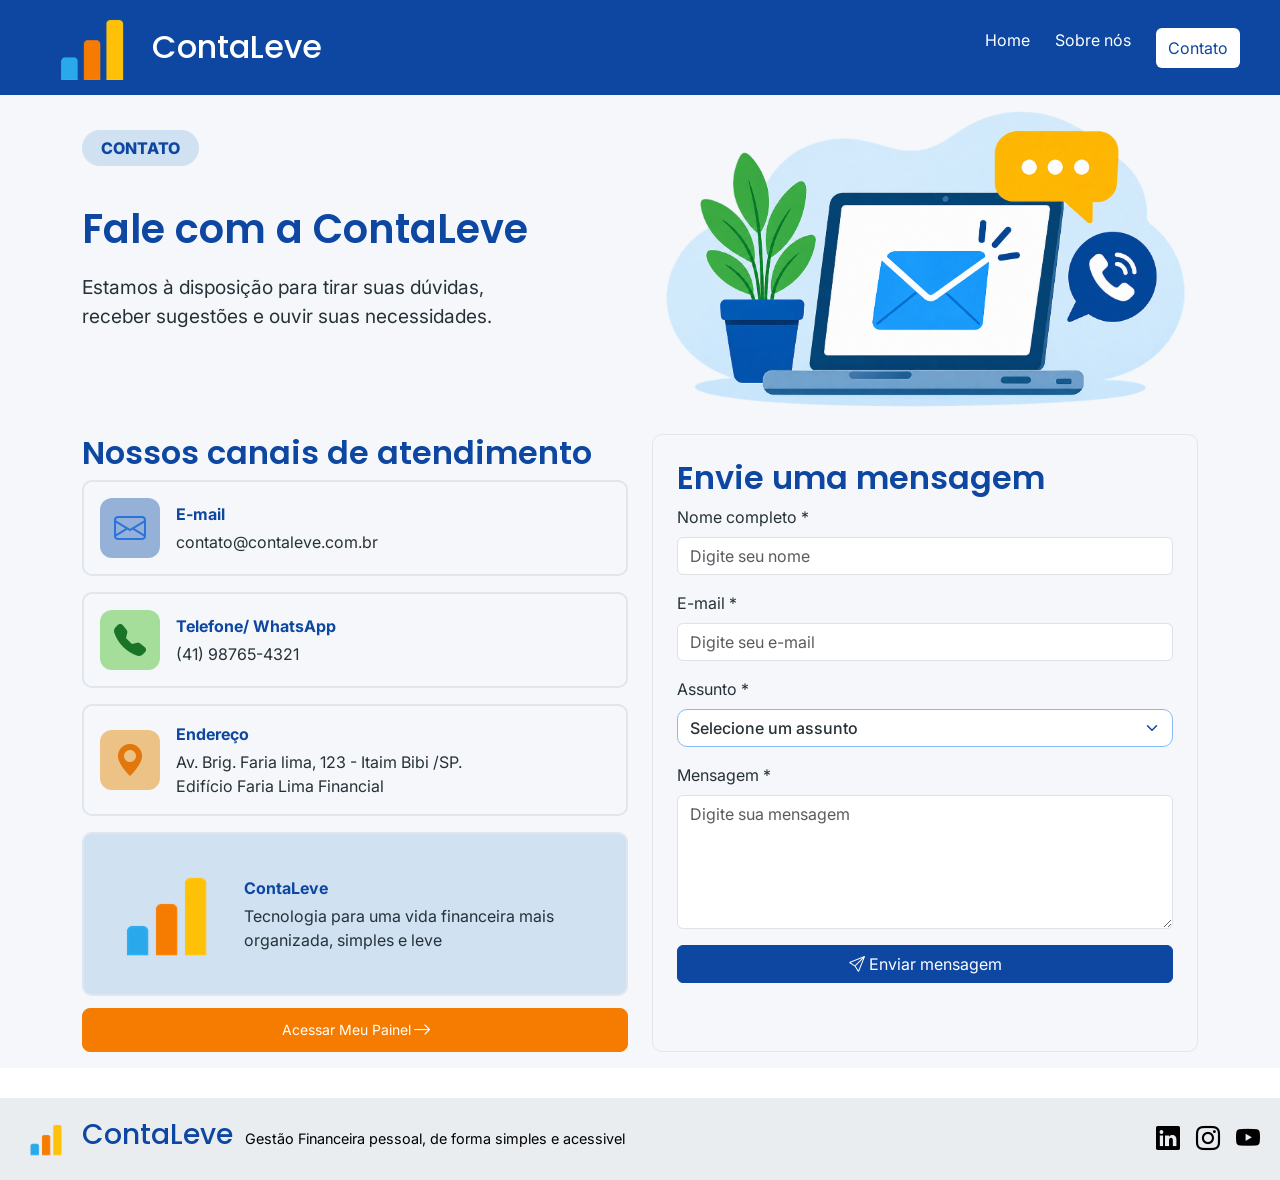
==== commit 29aa05d0: "change files" ====
--- a/contato.html
+++ b/contato.html
@@ -96,7 +96,7 @@
               <div>
                 <p class="contato-info-titulo">ContaLeve</p>
                 <p class="h2-hero-descricao mb-0">
-                  Tecnologia para uma vida<br />financeira mais organizada,<br />
+                  Tecnologia para uma vida financeira mais organizada,
                   simples e leve
                 </p>
               </div>
@@ -105,7 +105,7 @@
               href="painel.html"
               class="btn btn-destaque btn-sm painel-btn-adicionar contato-cta-botao w-100"
             >
-              Conheça demo do Meu Painel <i class="bi bi-arrow-right"></i>
+              Acessar Meu Painel <i class="bi bi-arrow-right"></i>
             </a>
           </section>
           <section class="contato-form-section">
--- a/css/style.css
+++ b/css/style.css
@@ -156,6 +156,15 @@
   border: 0;
 }
 
+@media (max-width: 767.98px) {
+  header,
+  .header-painel {
+    flex-wrap: wrap;
+    gap: 12px 18px;
+    padding: 15px 20px;
+  }
+}
+
 .hero {
   padding-top: 50px;
   padding-bottom: 50px;
@@ -415,6 +424,16 @@
 
 .titulo-lancamento {
   color: var(--cor-principal);
+}
+
+.painel-lista-cabecalho > :not(:last-child),
+#lista-lancamentos .row > :not(:last-child) {
+  padding-right: 0.75rem;
+}
+
+.painel-lista-cabecalho > *,
+#lista-lancamentos .row > * {
+  overflow-wrap: break-word;
 }
 
 .painel-p-titulo {
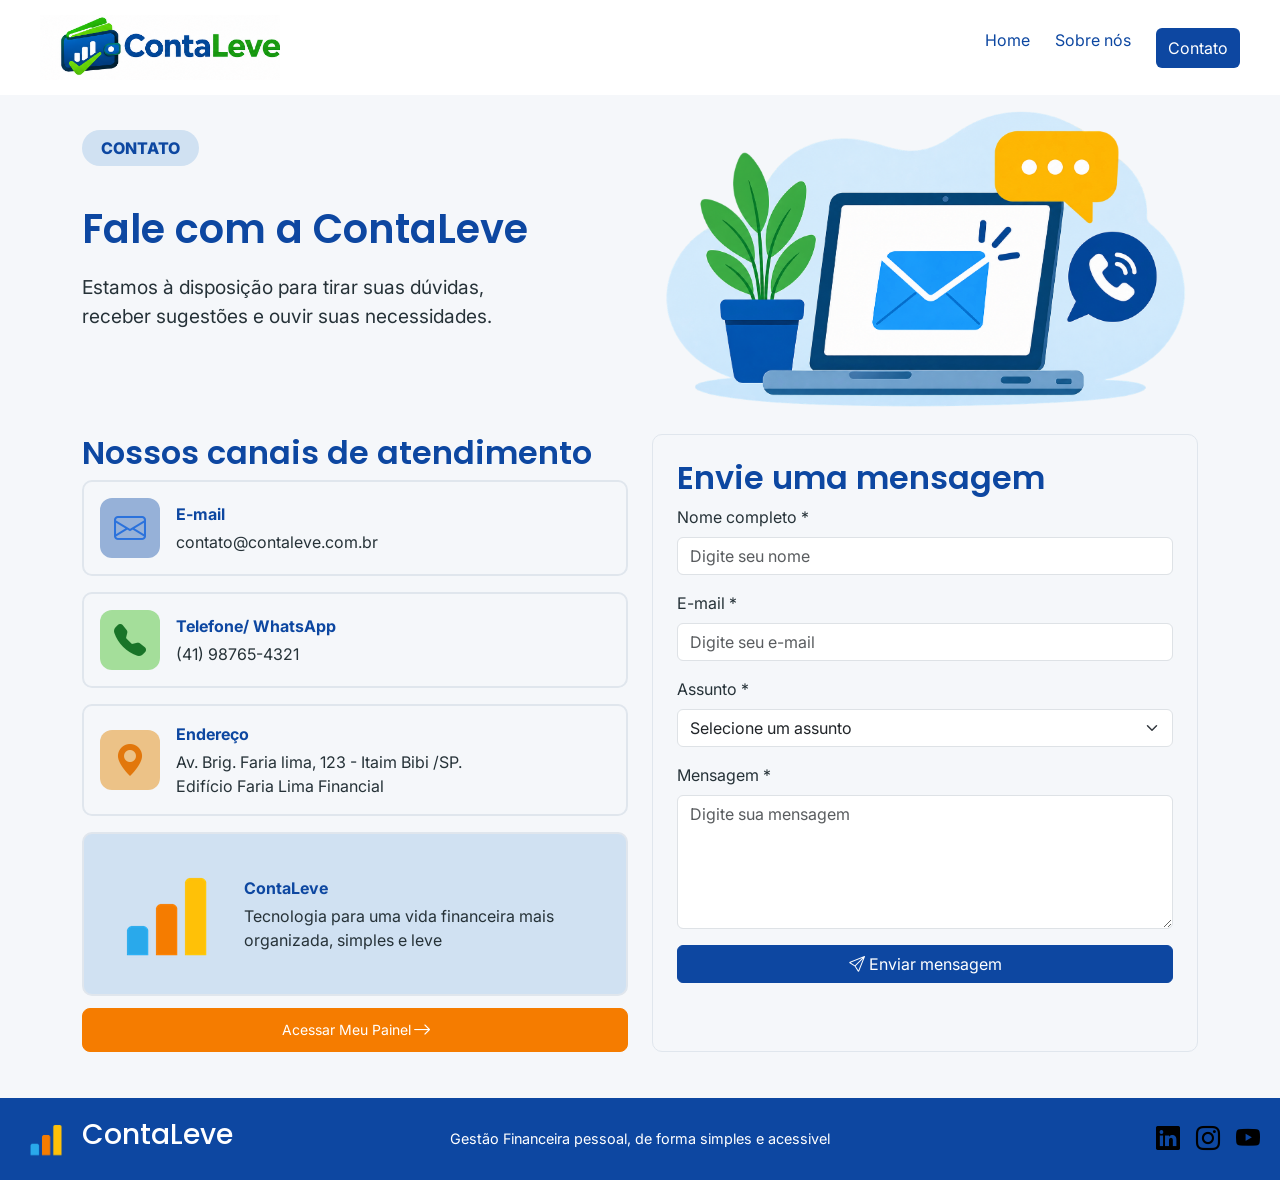
==== commit 864bb1c1: "change files" ====
--- a/contato.html
+++ b/contato.html
@@ -22,13 +22,12 @@
     />
   </head>
   <body>
-    <header class="header-painel">
+    <header>
       <img
-        src="./assets/img/contaleve-barras.png"
+        src="./assets/img/contaleve-logo.png"
         alt="Logo da ContaLeve"
-        class="icon-contaleve"
+        class="logo-contaleve"
       />
-      <h2>ContaLeve</h2>
       <nav>
         <ul>
           <li><a href="index.html">Home</a></li>
@@ -142,7 +141,7 @@
                   Assunto <span aria-hidden="true">*</span>
                 </label>
                 <select
-                  class="form-select contato-select"
+                  class="form-select"
                   id="assunto"
                   name="assunto"
                   required
@@ -182,16 +181,18 @@
         </div>
       </div>
     </main>
-    <footer class="footer-pagina footer-contato py-3">
+    <footer class="footer-pagina footer-home footer-tres-colunas py-3">
       <div class="footer-pagina-identidade">
         <img
           src="./assets/img/contaleve-barras.png"
-          alt=""
+          alt="Logo da ContaLeve"
           class="icone-contaleve-footer"
         />
-        <h3>ContaLeve</h3>
-        <p>Gestão Financeira pessoal, de forma simples e acessivel</p>
+        <h3 class="footer-titulo">ContaLeve</h3>
       </div>
+      <p class="footer-frase">
+        Gestão Financeira pessoal, de forma simples e acessivel
+      </p>
       <div class="footer-pagina-redes" aria-label="Redes sociais">
         <i class="bi bi-linkedin" aria-label="LinkedIn"></i>
         <i class="bi bi-instagram" aria-label="Instagram"></i>
--- a/css/style.css
+++ b/css/style.css
@@ -10,6 +10,9 @@
   font-family: var(--fonte-texto);
   margin: 0;
   color: #263238;
+  min-height: 100vh;
+  display: flex;
+  flex-direction: column;
 }
 
 h1,
@@ -26,6 +29,8 @@
 
 main {
   background-color: #f5f7fa;
+  flex: 1;
+  padding-bottom: 30px;
 }
 
 main h2 {
@@ -469,6 +474,40 @@
   height: 42px;
 }
 
+.campo-data {
+  position: relative;
+}
+
+.campo-data .form-control {
+  padding-right: 36px;
+}
+
+.campo-data-icone {
+  position: absolute;
+  top: 0;
+  bottom: 0;
+  right: 0;
+  width: 36px;
+  display: flex;
+  align-items: center;
+  justify-content: center;
+  color: var(--cor-principal);
+  pointer-events: none;
+}
+
+.campo-data-picker {
+  position: absolute;
+  top: 0;
+  bottom: 0;
+  right: 0;
+  width: 36px;
+  margin: 0;
+  padding: 0;
+  border: 0;
+  opacity: 0;
+  cursor: pointer;
+}
+
 @media (max-width: 767.98px) {
   .painel-form-lancamento {
     grid-template-columns: repeat(2, minmax(0, 1fr));
@@ -484,7 +523,6 @@
   color: #ffffff;
   text-align: center;
   padding: 20px;
-  margin-top: 30px;
 }
 
 footer p {
@@ -530,6 +568,21 @@
 
 .footer-home > .footer-copyright {
   color: #ffffff;
+}
+
+.footer-tres-colunas {
+  display: grid;
+  grid-template-columns: 1fr auto 1fr;
+}
+
+.footer-tres-colunas > .footer-frase {
+  margin: 0;
+  text-align: center;
+  color: #ffffff;
+}
+
+.footer-tres-colunas > .footer-pagina-redes {
+  justify-self: end;
 }
 
 .footer-sobre {
@@ -594,6 +647,15 @@
   .footer-home > .footer-copyright {
     max-width: 45%;
     align-self: center;
+  }
+
+  .footer-tres-colunas {
+    grid-template-columns: 1fr;
+    justify-items: center;
+  }
+
+  .footer-tres-colunas > .footer-pagina-redes {
+    justify-self: center;
   }
 }
 
@@ -720,36 +782,6 @@
   border-radius: 10px;
 }
 
-
-.contato-select {
-  --bs-form-select-bg-img: url("data:image/svg+xml,%3csvg xmlns='http://www.w3.org/2000/svg' viewBox='0 0 16 16'%3e%3cpath fill='none' stroke='%230d47a1' stroke-linecap='round' stroke-linejoin='round' stroke-width='2' d='m2 5 6 6 6-6'/%3e%3c/svg%3e");
-  color-scheme: light;
-  border: 1.5px solid #88b9f9;
-  border-radius: 10px;
-  color: #263238;
-  background-color: #ffffff;
-  font-weight: 500;
-}
-
-.contato-select:hover {
-  border-color: var(--cor-principal);
-}
-
-.contato-select:focus {
-  border-color: var(--cor-principal);
-  box-shadow: 0 0 0 0.2rem rgba(13, 71, 161, 0.2);
-}
-
-.contato-select option {
-  background-color: #ffffff;
-  color: #263238;
-}
-
-.contato-select option:checked {
-  background-color: var(--cor-principal);
-  color: #ffffff;
-}
-
 .contato-info-card {
   display: flex;
   align-items: center;
@@ -808,3 +840,114 @@
   align-items: center;
   justify-content: center;
 }
+
+.alerta-modal {
+  width: min(420px, calc(100% - 2rem));
+  padding: 0;
+  border: none;
+  border-radius: 16px;
+  box-shadow: 0 20px 50px rgba(13, 71, 161, 0.25);
+  font-family: var(--fonte-texto);
+  color: #263238;
+  margin: auto;
+}
+
+.alerta-modal::backdrop {
+  background-color: rgba(13, 30, 60, 0.55);
+  backdrop-filter: blur(2px);
+}
+
+.alerta-modal[open] {
+  animation: alerta-entrada 0.2s ease-out;
+}
+
+@keyframes alerta-entrada {
+  from {
+    opacity: 0;
+    transform: translateY(12px) scale(0.97);
+  }
+  to {
+    opacity: 1;
+    transform: translateY(0) scale(1);
+  }
+}
+
+.alerta-modal-conteudo {
+  display: flex;
+  flex-direction: column;
+  align-items: center;
+  text-align: center;
+  padding: 2rem 1.75rem 1.5rem;
+  border-top: 6px solid var(--alerta-cor, var(--cor-destaque));
+  border-radius: 16px;
+}
+
+.alerta-modal-icone {
+  width: 64px;
+  height: 64px;
+  border-radius: 50%;
+  display: flex;
+  align-items: center;
+  justify-content: center;
+  font-size: 2rem;
+  margin-bottom: 1rem;
+  color: var(--alerta-cor, var(--cor-destaque));
+  background-color: var(--alerta-fundo, #fff3e0);
+}
+
+.alerta-modal-titulo {
+  font-family: var(--fonte-titulo);
+  font-weight: 700;
+  font-size: 1.3rem;
+  color: var(--cor-principal);
+  margin-bottom: 0.5rem;
+}
+
+.alerta-modal-mensagem {
+  font-size: 1rem;
+  line-height: 1.5;
+  margin-bottom: 1.5rem;
+}
+
+.alerta-modal-botao {
+  min-width: 140px;
+  font-family: var(--fonte-titulo);
+  font-weight: 600;
+  border-radius: 8px;
+  --bs-btn-bg: var(--cor-principal);
+  --bs-btn-border-color: var(--cor-principal);
+  --bs-btn-color: #ffffff;
+  --bs-btn-hover-bg: #0a3a85;
+  --bs-btn-hover-border-color: #0a3a85;
+  --bs-btn-hover-color: #ffffff;
+  --bs-btn-active-bg: #0a3a85;
+  --bs-btn-active-border-color: #0a3a85;
+  --bs-btn-active-color: #ffffff;
+  --bs-btn-focus-shadow-rgb: 13, 71, 161;
+}
+
+.alerta-modal-botao:focus-visible {
+  background-color: var(--cor-principal);
+  color: #ffffff;
+  box-shadow: 0 0 0 0.25rem rgba(13, 71, 161, 0.3);
+}
+
+.alerta-modal[data-tipo="aviso"] {
+  --alerta-cor: var(--cor-destaque);
+  --alerta-fundo: #fff3e0;
+}
+
+.alerta-modal[data-tipo="erro"] {
+  --alerta-cor: #c62828;
+  --alerta-fundo: #ffebee;
+}
+
+.alerta-modal[data-tipo="sucesso"] {
+  --alerta-cor: var(--cor-secundaria);
+  --alerta-fundo: #e8f5e9;
+}
+
+.alerta-modal[data-tipo="info"] {
+  --alerta-cor: var(--cor-principal);
+  --alerta-fundo: #e3f2fd;
+}
